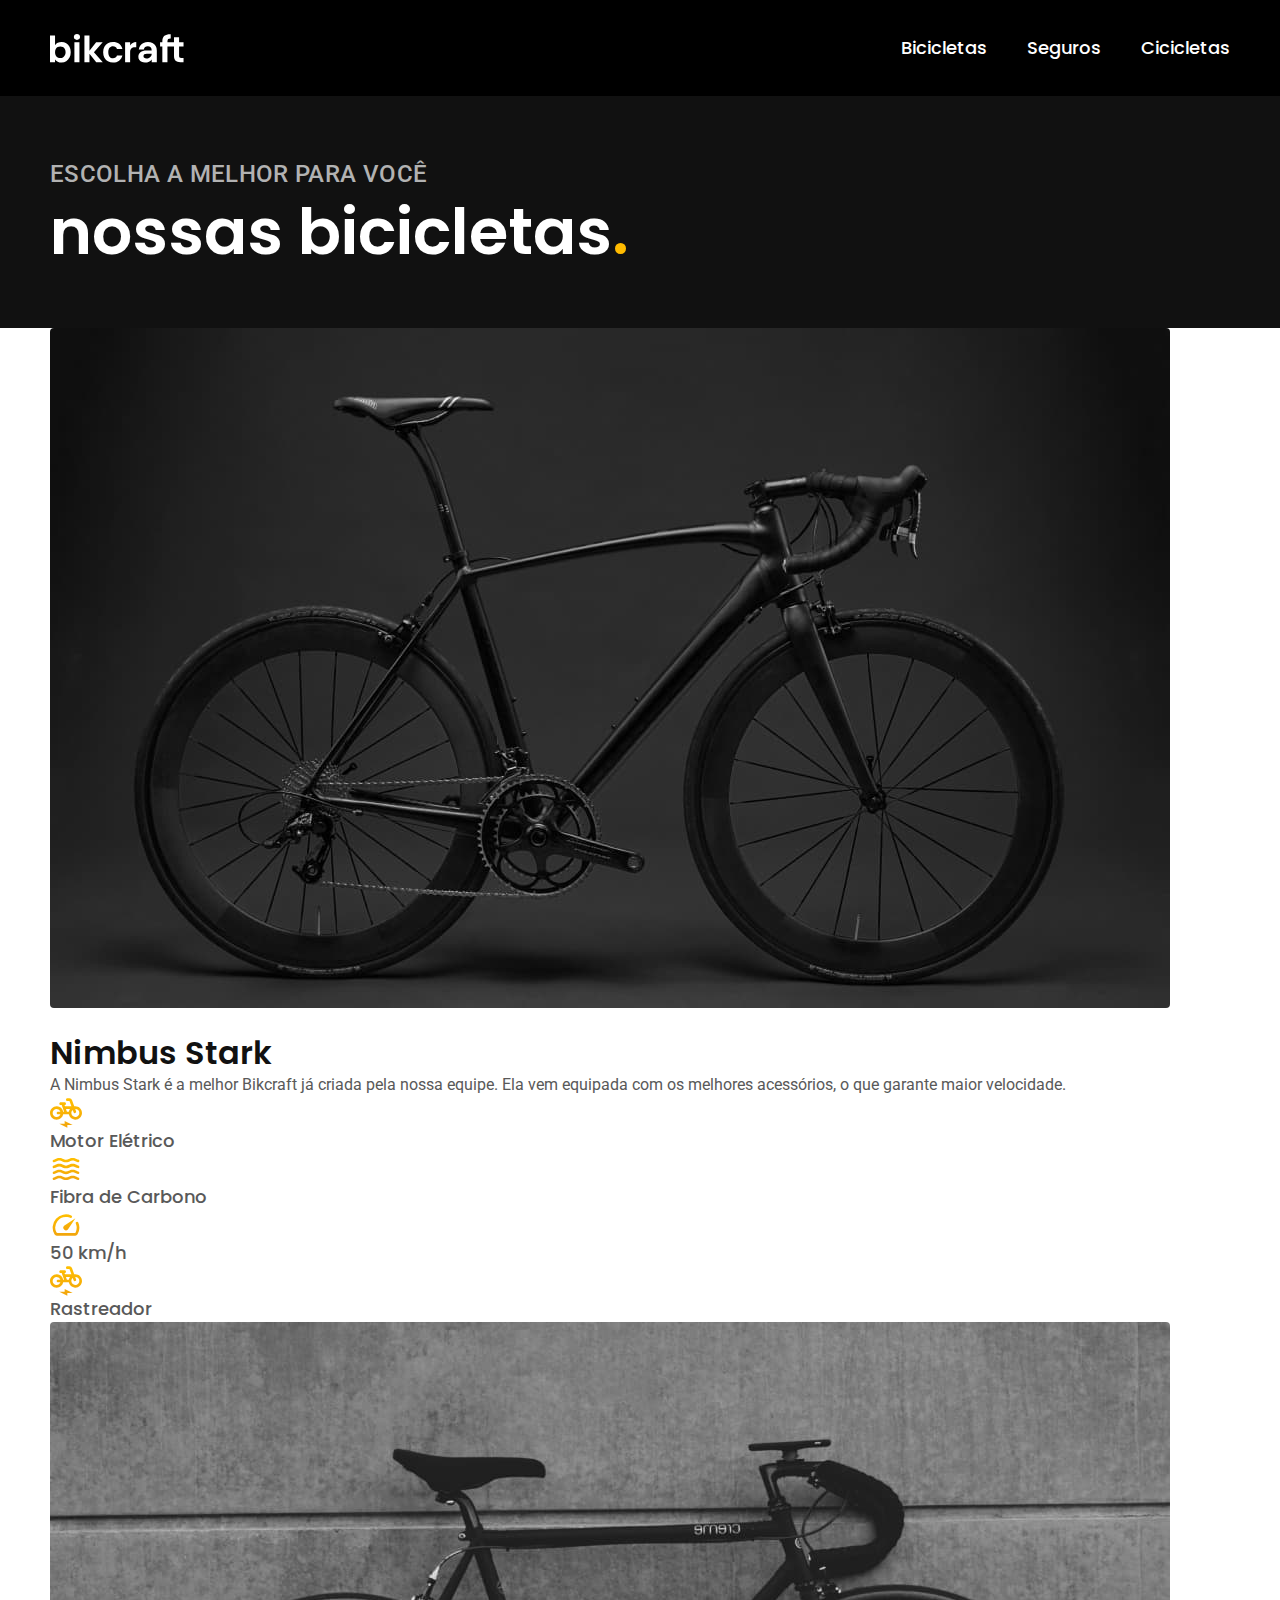
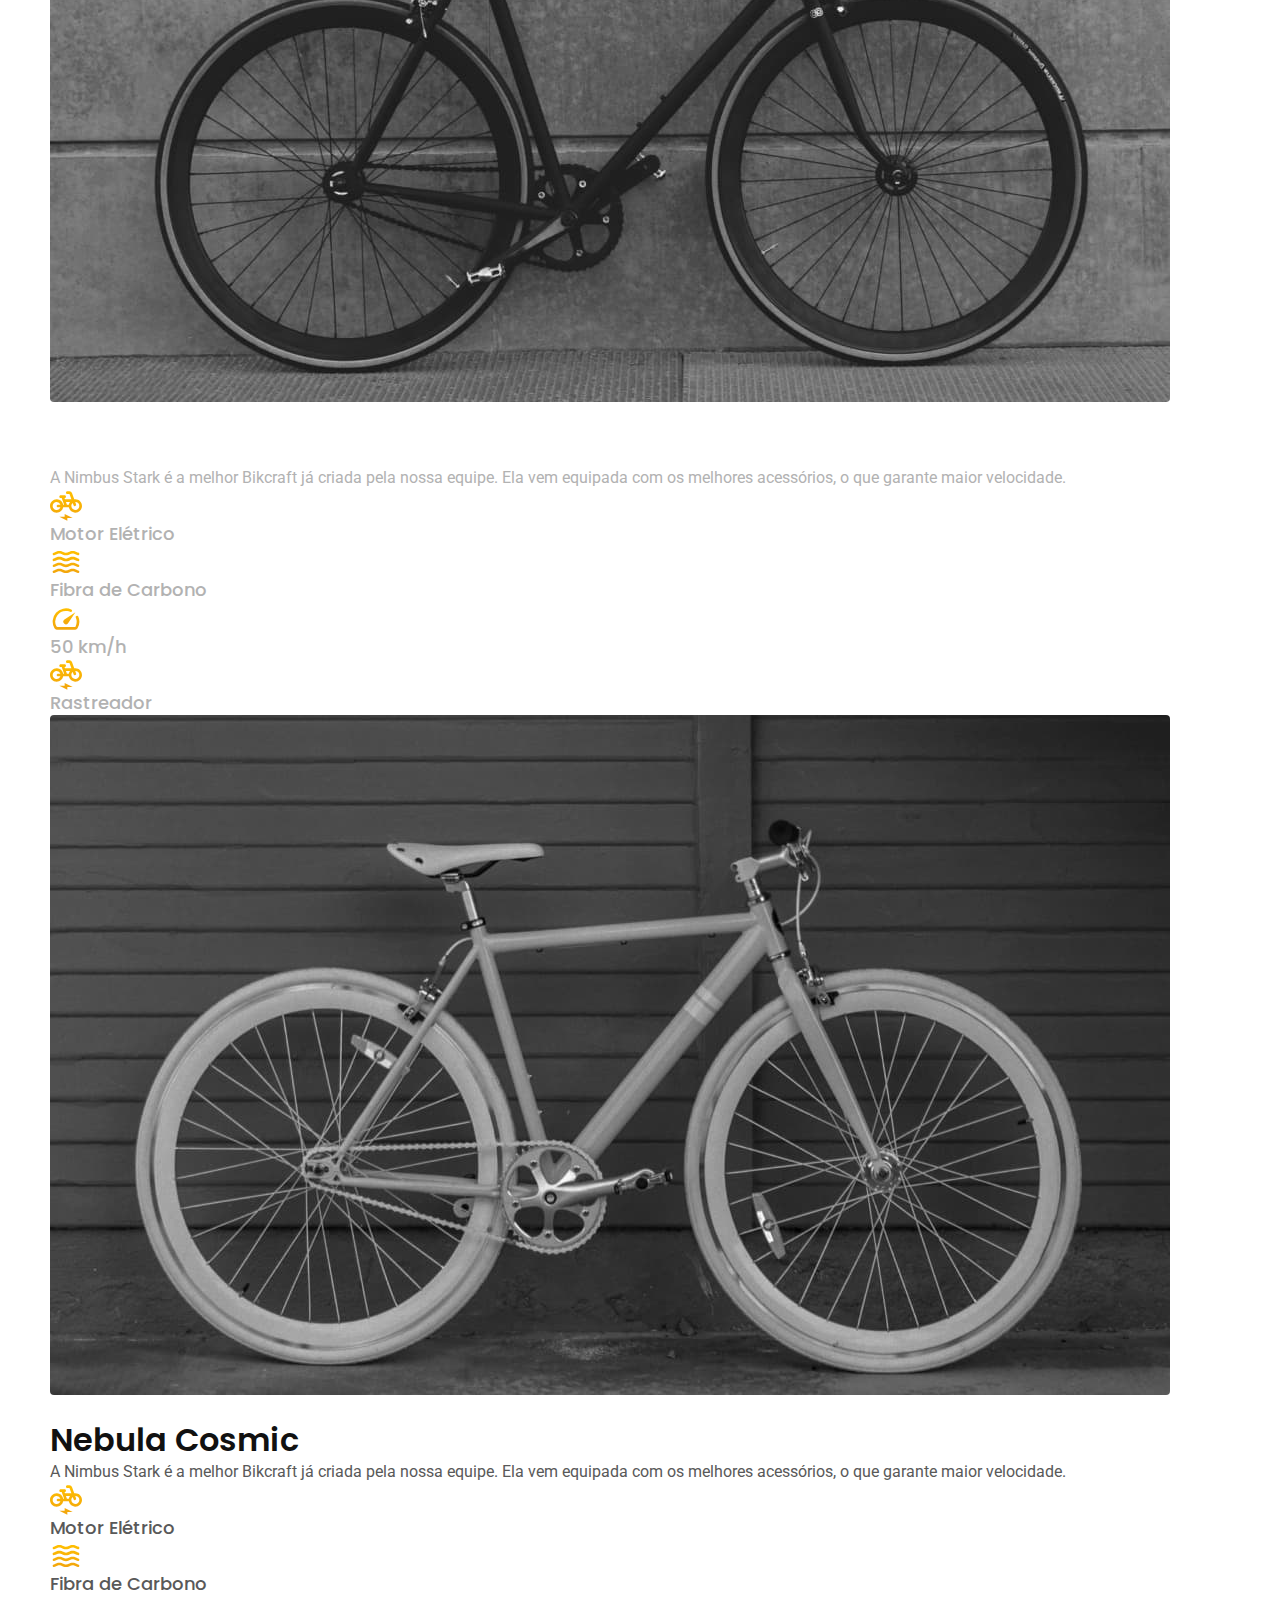
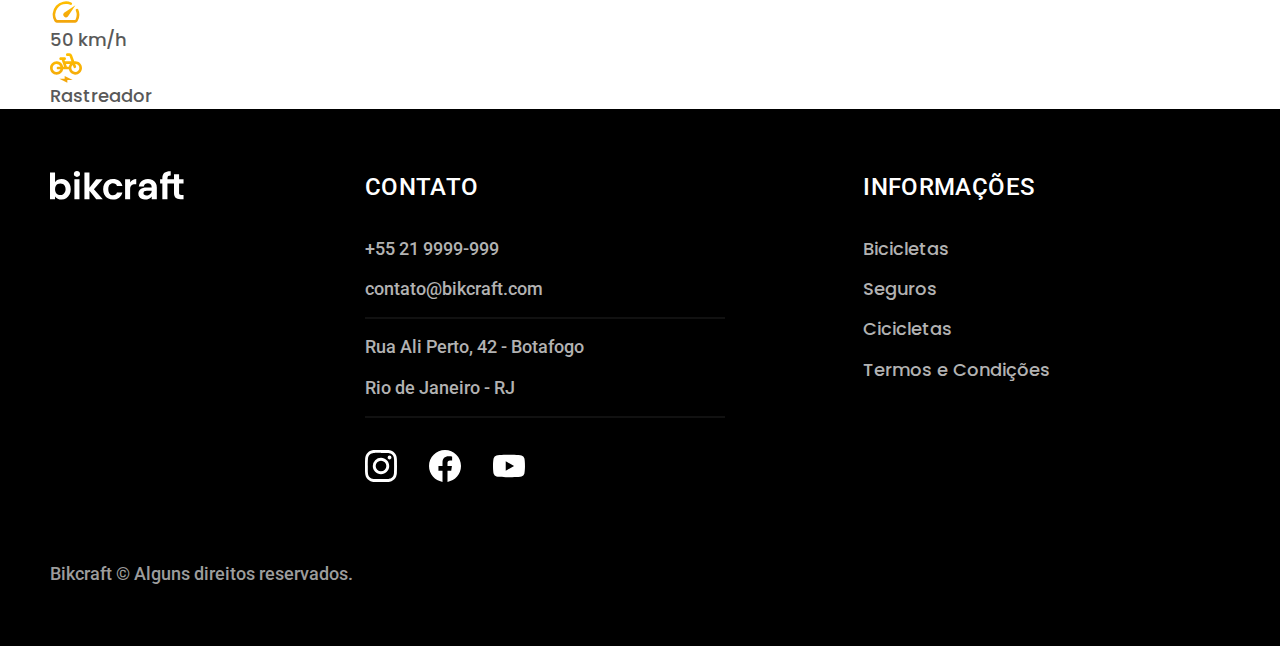
==== bicicletas.html @ 74965e7a "bicicletas" ====
<!DOCTYPE html>
<html lang="pt-br">
  <head>
    <meta charset="UTF-8" />
    <link rel="preconnect" href="https://fonts.googleapis.com" />
    <link rel="preconnect" href="https://fonts.gstatic.com" crossorigin />
    <link
      href="https://fonts.googleapis.com/css2?family=Merriweather:ital,wght@1,900&family=Poppins:wght@400;600&family=Roboto:wght@400;500&display=swap"
      rel="stylesheet"
    />

    <meta name="viewport" content="width=device-width, initial-scale=1.0" />
    <meta name="description" content="Bicicletas" />
    <link rel="stylesheet" href="./css/style.css" />
    <title>Bicicletas | Bikcraft</title>
  </head>
  <body id="bicicletas">
    <header class="header-bg">
      <div class="container header">
        <a href="./">
          <img src="./img/bikcraft.svg" alt="bikecraft" />
        </a>

        <nav aria-label="primaria">
          <ul class="header-menu font-1-m cor-0">
            <li><a href="./bicicletas.html">Bicicletas</a></li>
            <li><a href="./seguros.html">Seguros</a></li>
            <li><a href="./bicicletas.html">Cicicletas</a></li>
          </ul>
        </nav>
      </div>
    </header>

    <main>
      <div class="titulo-bg">
        <div class="titulo container">
          <p class="font-2-l-b cor-5">Escolha a melhor para você</p>
          <h1 class="font-1-xxl cor-0">
            nossas bicicletas<span class="cor-p1">.</span>
          </h1>
        </div>
      </div>

      <div class="bicicletas-bg">
        <div class="bicicletas container">
          <div class="bicicletas-imagem">
            <img src="./img/bicicletas/nimbus.jpg" alt="Bicicleta preta" />
            <span class="font-2-m cor-0">R$ 4999</span>
          </div>
          <div class="bicicletas-conteudo">
            <h2 class="font-1-xl">Nimbus Stark</h2>
            <p class="font-2-s cor-8">
              A Nimbus Stark é a melhor Bikcraft já criada pela nossa equipe.
              Ela vem equipada com os melhores acessórios, o que garante maior
              velocidade.
            </p>

            <ul class="font-1-m cor-8">
              <li>
                <img src="./img/icones/eletrica.svg" alt="" />
                Motor Elétrico
              </li>
              <li>
                <img src="./img/icones/carbono.svg" alt="" />
                Fibra de Carbono
              </li>
              <li>
                <img src="./img/icones/velocidade.svg" alt="" />
                50 km/h
              </li>
              <li>
                <img src="./img/icones/eletrica.svg" alt="" />
                Rastreador
              </li>
            </ul>
          </div>
        </div>
      </div>
      <div class="bicicletas-bg">
        <div class="bicicletas container">
          <div class="bicicletas-imagem">
            <img src="./img/bicicletas/magic.jpg" alt="Bicicleta preta" />
            <span class="font-2-m cor-0">R$ 4999</span>
          </div>
          <div class="bicicletas-conteudo">
            <h2 class="font-1-xl cor-0">Magic Maght</h2>
            <p class="font-2-s cor-5">
              A Nimbus Stark é a melhor Bikcraft já criada pela nossa equipe.
              Ela vem equipada com os melhores acessórios, o que garante maior
              velocidade.
            </p>

            <ul class="font-1-m cor-5">
              <li>
                <img src="./img/icones/eletrica.svg" alt="" />
                Motor Elétrico
              </li>
              <li>
                <img src="./img/icones/carbono.svg" alt="" />
                Fibra de Carbono
              </li>
              <li>
                <img src="./img/icones/velocidade.svg" alt="" />
                50 km/h
              </li>
              <li>
                <img src="./img/icones/eletrica.svg" alt="" />
                Rastreador
              </li>
            </ul>
          </div>
        </div>
      </div>
      <div class="bicicletas-bg">
        <div class="bicicletas container">
          <div class="bicicletas-imagem">
            <img src="./img/bicicletas/nebula.jpg" alt="Bicicleta preta" />
            <span class="font-2-m cor-0">R$ 4999</span>
          </div>
          <div class="bicicletas-conteudo">
            <h2 class="font-1-xl">Nebula Cosmic</h2>
            <p class="font-2-s cor-8">
              A Nimbus Stark é a melhor Bikcraft já criada pela nossa equipe.
              Ela vem equipada com os melhores acessórios, o que garante maior
              velocidade.
            </p>

            <ul class="font-1-m cor-8">
              <li>
                <img src="./img/icones/eletrica.svg" alt="" />
                Motor Elétrico
              </li>
              <li>
                <img src="./img/icones/carbono.svg" alt="" />
                Fibra de Carbono
              </li>
              <li>
                <img src="./img/icones/velocidade.svg" alt="" />
                50 km/h
              </li>
              <li>
                <img src="./img/icones/eletrica.svg" alt="" />
                Rastreador
              </li>
            </ul>
          </div>
        </div>
      </div>
    </main>

    <footer class="footer-bg">
      <div class="footer container">
        <img src="./img/bikcraft.svg" alt="Bikcraft" />

        <div class="footer-contato">
          <h3 class="font-2-l-b cor-0">Contato</h3>

          <ul class="cor-5 font-2-m">
            <li><a href="tel:+5521999999999">+55 21 9999-999</a></li>
            <li><a href="mailto">contato@bikcraft.com</a></li>
            <li>Rua Ali Perto, 42 - Botafogo</li>
            <li>Rio de Janeiro - RJ</li>
          </ul>

          <div class="footer-redes">
            <a href="./">
              <img src="./img/redes/instagram.svg" alt="Instagram" />
            </a>
            <a href="./">
              <img src="./img/redes/facebook.svg" alt="Facebook" />
            </a>
            <a href="./">
              <img src="./img/redes/youtube.svg " alt="Youtube" />
            </a>
          </div>
        </div>

        <div class="footer-informacoes">
          <h3 class="font-2-l-b cor-0">Informações</h3>

          <nav>
            <ul class="font-1-m cor-5">
              <li><a href="./bicicletas.html">Bicicletas</a></li>
              <li><a href="./seguros.html">Seguros</a></li>
              <li><a href="./bicicletas.html">Cicicletas</a></li>
              <li><a href="./termos.html">Termos e Condições</a></li>
            </ul>
          </nav>
        </div>

        <p class="footer-copy font-2-m cor-6">
          Bikcraft © Alguns direitos reservados.
        </p>
      </div>
    </footer>
  </body>
</html>
---- css/style.css ----
@import "./global/global.css";
@import "./utilidades/tipografia.css";
@import "./utilidades/cores.css";

@import "./global/header.css";
@import "./global/footer.css";

/*Utilidades*/
@import "./utilidades/componentes.css";

/*Home*/
@import "./home/introducao.css";
@import "./home/tecnologia.css";
@import "./home/parceiros.css";
@import "./home/depoimento.css";

/*Biciletas*/
@import "./bicicletas/bicicletas-lista.css";

/*Seguros*/
@import "./seguros/seguros.css";

/*Termos*/

@import "./termos/termos.css";
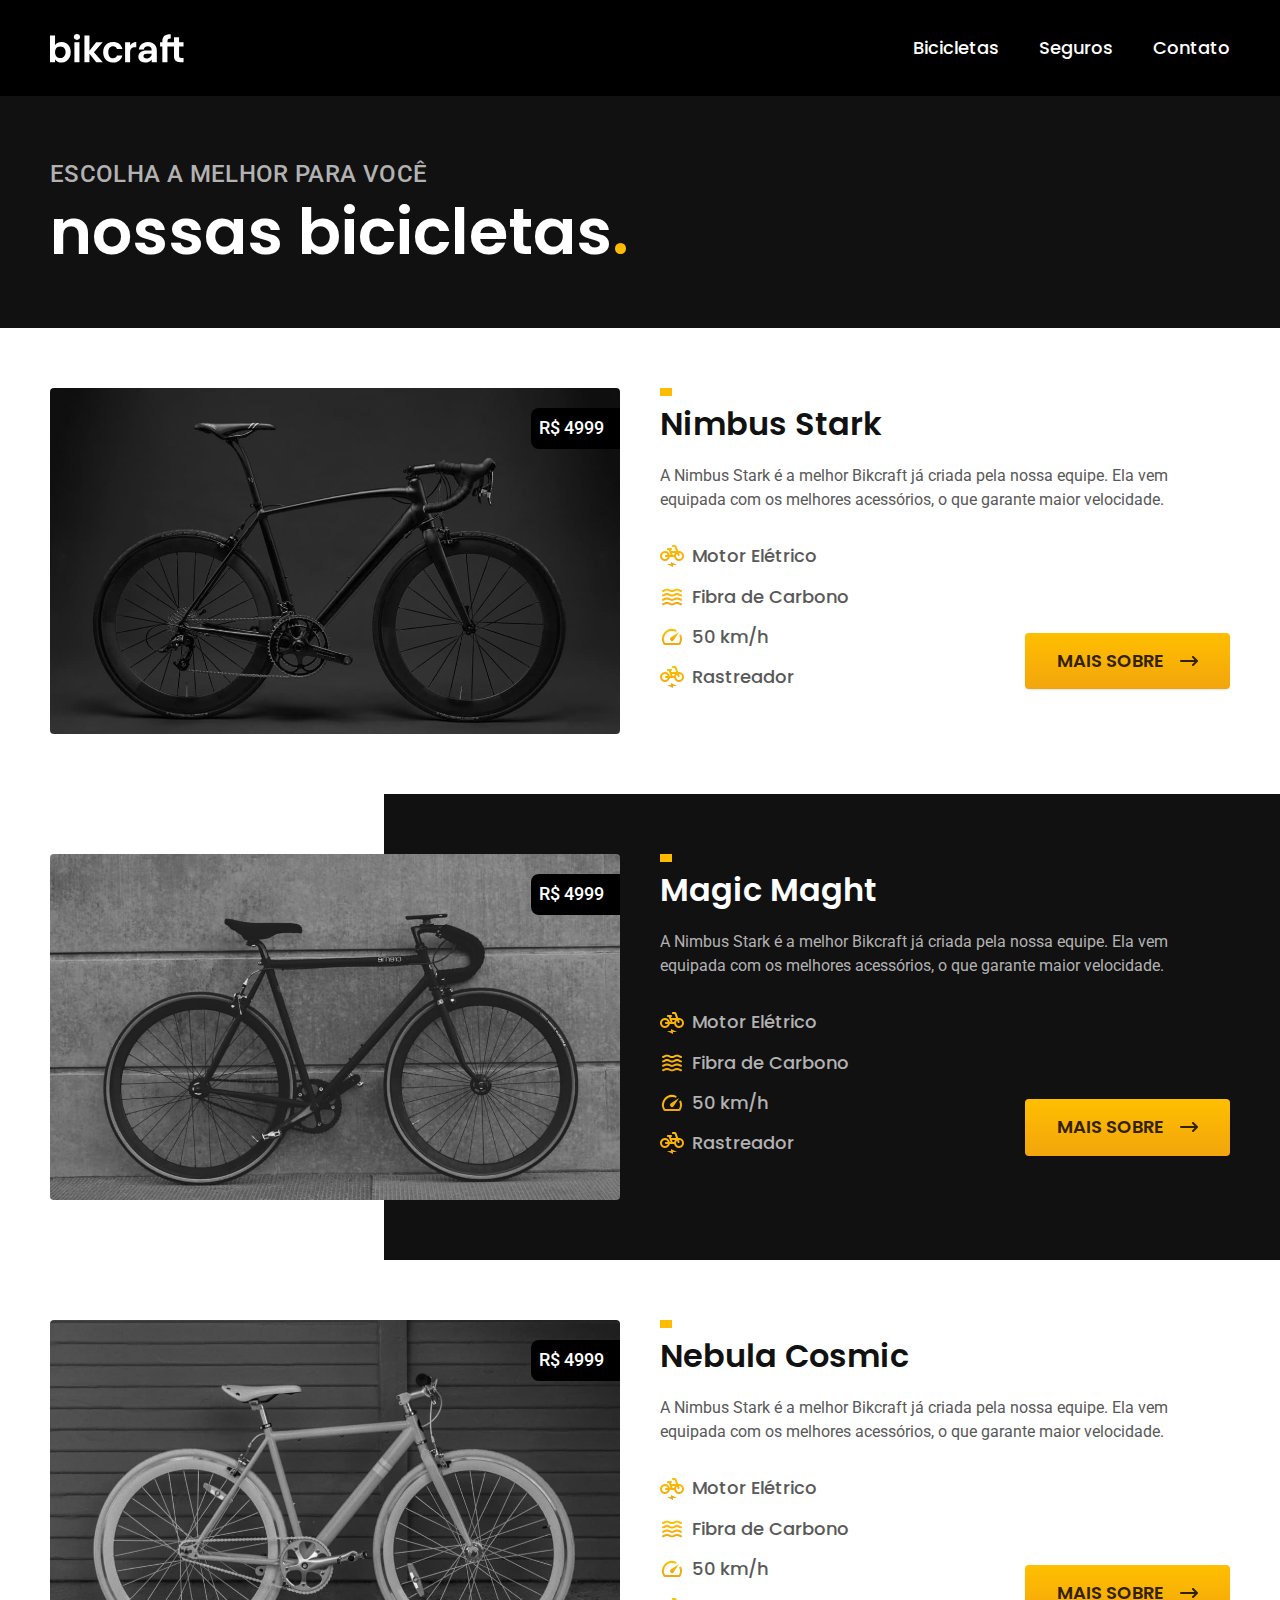
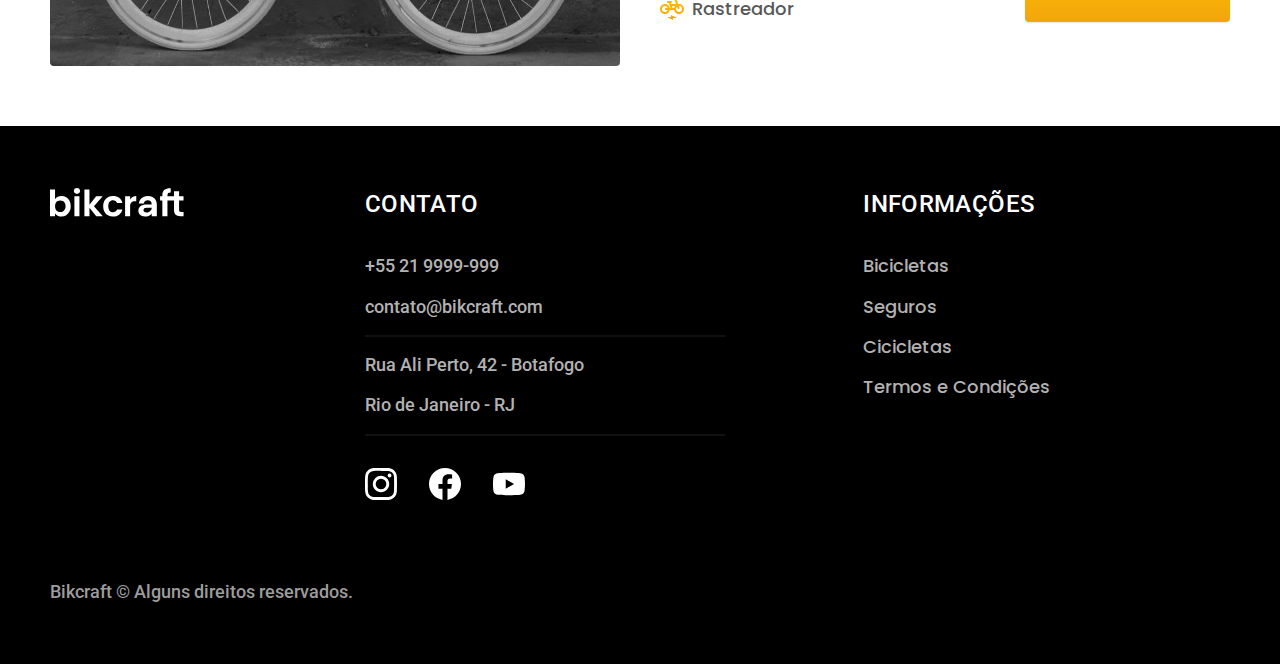
==== commit 2f80d589: "Seguros 1" ====
--- a/bicicletas.html
+++ b/bicicletas.html
@@ -25,7 +25,7 @@
           <ul class="header-menu font-1-m cor-0">
             <li><a href="./bicicletas.html">Bicicletas</a></li>
             <li><a href="./seguros.html">Seguros</a></li>
-            <li><a href="./bicicletas.html">Cicicletas</a></li>
+            <li><a href="./contato.html">Contato</a></li>
           </ul>
         </nav>
       </div>
@@ -41,41 +41,41 @@
         </div>
       </div>
 
-      <div class="bicicletas-bg">
-        <div class="bicicletas container">
-          <div class="bicicletas-imagem">
-            <img src="./img/bicicletas/nimbus.jpg" alt="Bicicleta preta" />
-            <span class="font-2-m cor-0">R$ 4999</span>
-          </div>
-          <div class="bicicletas-conteudo">
-            <h2 class="font-1-xl">Nimbus Stark</h2>
-            <p class="font-2-s cor-8">
-              A Nimbus Stark é a melhor Bikcraft já criada pela nossa equipe.
-              Ela vem equipada com os melhores acessórios, o que garante maior
-              velocidade.
-            </p>
+      <div class="bicicletas container">
+        <div class="bicicletas-imagem">
+          <img src="./img/bicicletas/nimbus.jpg" alt="Bicicleta preta" />
+          <span class="font-2-m cor-0">R$ 4999</span>
+        </div>
+        <div class="bicicletas-conteudo">
+          <h2 class="font-1-xl">Nimbus Stark</h2>
+          <p class="font-2-s cor-8">
+            A Nimbus Stark é a melhor Bikcraft já criada pela nossa equipe. Ela
+            vem equipada com os melhores acessórios, o que garante maior
+            velocidade.
+          </p>
 
-            <ul class="font-1-m cor-8">
-              <li>
-                <img src="./img/icones/eletrica.svg" alt="" />
-                Motor Elétrico
-              </li>
-              <li>
-                <img src="./img/icones/carbono.svg" alt="" />
-                Fibra de Carbono
-              </li>
-              <li>
-                <img src="./img/icones/velocidade.svg" alt="" />
-                50 km/h
-              </li>
-              <li>
-                <img src="./img/icones/eletrica.svg" alt="" />
-                Rastreador
-              </li>
-            </ul>
-          </div>
+          <ul class="font-1-m cor-8">
+            <li>
+              <img src="./img/icones/eletrica.svg" alt="" />
+              Motor Elétrico
+            </li>
+            <li>
+              <img src="./img/icones/carbono.svg" alt="" />
+              Fibra de Carbono
+            </li>
+            <li>
+              <img src="./img/icones/velocidade.svg" alt="" />
+              50 km/h
+            </li>
+            <li>
+              <img src="./img/icones/eletrica.svg" alt="" />
+              Rastreador
+            </li>
+          </ul>
+          <a class="botao seta" href="./bicicletas/nimbus.html">Mais sobre</a>
         </div>
       </div>
+
       <div class="bicicletas-bg">
         <div class="bicicletas container">
           <div class="bicicletas-imagem">
@@ -108,42 +108,43 @@
                 Rastreador
               </li>
             </ul>
+            <a class="botao seta" href="./bicicletas/magic.html">Mais sobre</a>
           </div>
         </div>
       </div>
-      <div class="bicicletas-bg">
-        <div class="bicicletas container">
-          <div class="bicicletas-imagem">
-            <img src="./img/bicicletas/nebula.jpg" alt="Bicicleta preta" />
-            <span class="font-2-m cor-0">R$ 4999</span>
-          </div>
-          <div class="bicicletas-conteudo">
-            <h2 class="font-1-xl">Nebula Cosmic</h2>
-            <p class="font-2-s cor-8">
-              A Nimbus Stark é a melhor Bikcraft já criada pela nossa equipe.
-              Ela vem equipada com os melhores acessórios, o que garante maior
-              velocidade.
-            </p>
 
-            <ul class="font-1-m cor-8">
-              <li>
-                <img src="./img/icones/eletrica.svg" alt="" />
-                Motor Elétrico
-              </li>
-              <li>
-                <img src="./img/icones/carbono.svg" alt="" />
-                Fibra de Carbono
-              </li>
-              <li>
-                <img src="./img/icones/velocidade.svg" alt="" />
-                50 km/h
-              </li>
-              <li>
-                <img src="./img/icones/eletrica.svg" alt="" />
-                Rastreador
-              </li>
-            </ul>
-          </div>
+      <div class="bicicletas container">
+        <div class="bicicletas-imagem">
+          <img src="./img/bicicletas/nebula.jpg" alt="Bicicleta preta" />
+          <span class="font-2-m cor-0">R$ 4999</span>
+        </div>
+        <div class="bicicletas-conteudo">
+          <h2 class="font-1-xl">Nebula Cosmic</h2>
+          <p class="font-2-s cor-8">
+            A Nimbus Stark é a melhor Bikcraft já criada pela nossa equipe. Ela
+            vem equipada com os melhores acessórios, o que garante maior
+            velocidade.
+          </p>
+
+          <ul class="font-1-m cor-8">
+            <li>
+              <img src="./img/icones/eletrica.svg" alt="" />
+              Motor Elétrico
+            </li>
+            <li>
+              <img src="./img/icones/carbono.svg" alt="" />
+              Fibra de Carbono
+            </li>
+            <li>
+              <img src="./img/icones/velocidade.svg" alt="" />
+              50 km/h
+            </li>
+            <li>
+              <img src="./img/icones/eletrica.svg" alt="" />
+              Rastreador
+            </li>
+          </ul>
+          <a class="botao seta" href="./bicicletas/nebula.html">Mais sobre</a>
         </div>
       </div>
     </main>
--- a/css/style.css
+++ b/css/style.css
@@ -16,10 +16,12 @@
 
 /*Biciletas*/
 @import "./bicicletas/bicicletas-lista.css";
+@import "./bicicletas/bicicletas.css";
 
 /*Seguros*/
 @import "./seguros/seguros.css";
+@import "./seguros/vantagens.css";
+@import "./seguros/perguntas.css";
 
 /*Termos*/
-
 @import "./termos/termos.css";
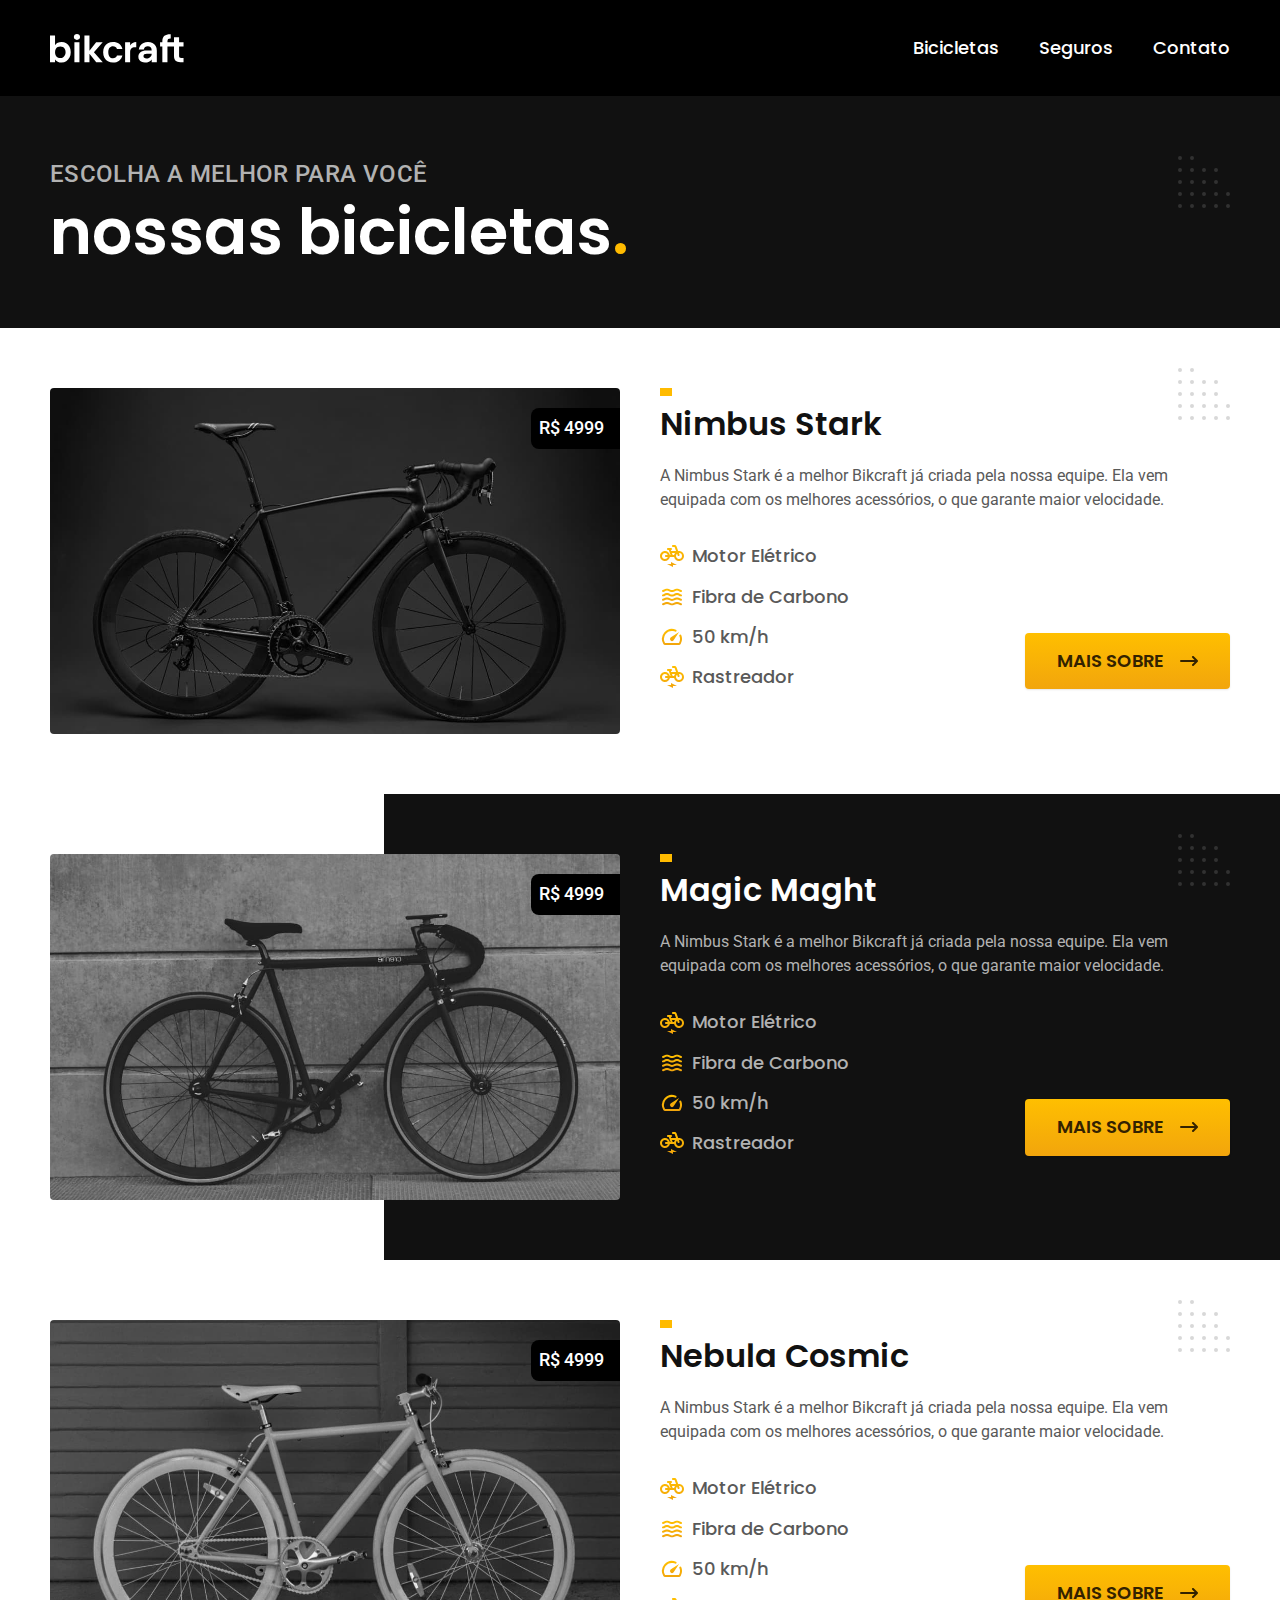
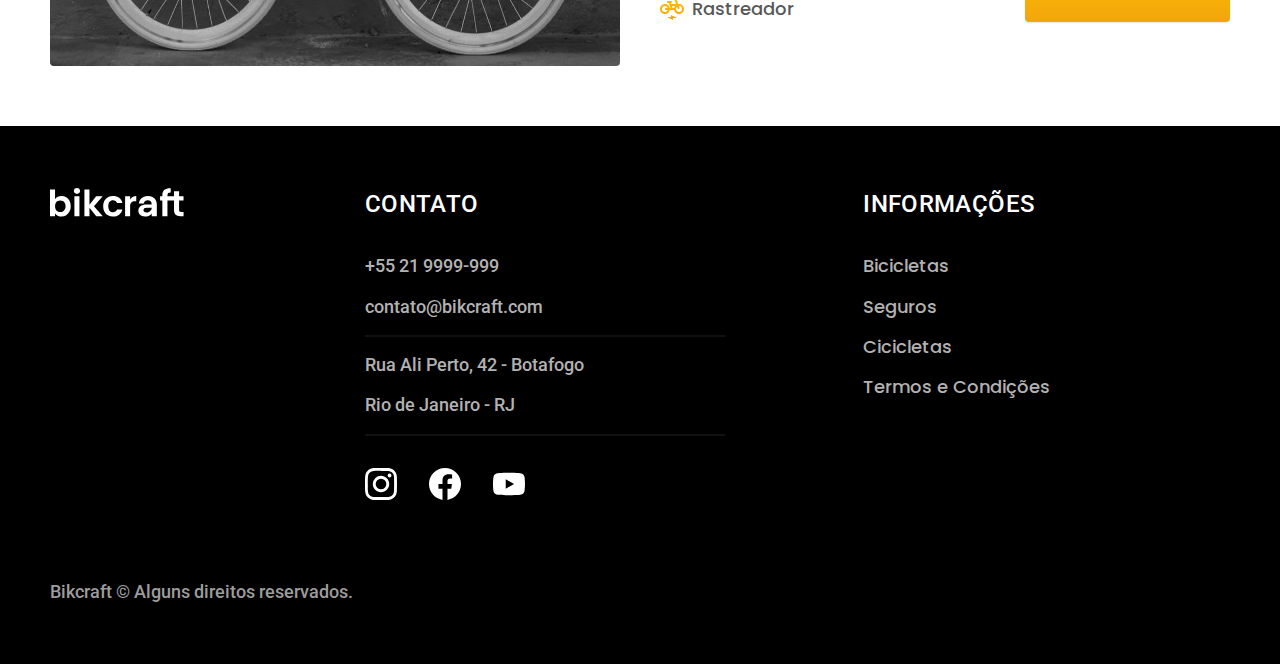
==== commit ec22df8f: "Otimizações" ====
--- a/bicicletas.html
+++ b/bicicletas.html
@@ -11,6 +11,7 @@
 
     <meta name="viewport" content="width=device-width, initial-scale=1.0" />
     <meta name="description" content="Bicicletas" />
+    <link rel="preload" href="./css/style.css" as="style" />
     <link rel="stylesheet" href="./css/style.css" />
     <title>Bicicletas | Bikcraft</title>
   </head>
--- a/css/style.css
+++ b/css/style.css
@@ -7,6 +7,7 @@
 
 /*Utilidades*/
 @import "./utilidades/componentes.css";
+@import "./utilidades/formulario.css";
 
 /*Home*/
 @import "./home/introducao.css";
@@ -18,10 +19,24 @@
 @import "./bicicletas/bicicletas-lista.css";
 @import "./bicicletas/bicicletas.css";
 
+/*Bicicleta*/
+@import "./bicicleta/bicicleta.css";
+@import "./bicicleta/seguro.css";
+
 /*Seguros*/
 @import "./seguros/seguros.css";
 @import "./seguros/vantagens.css";
 @import "./seguros/perguntas.css";
 
+/*Contato*/
+@import "./contato/contato.css";
+@import "./contato/lojas.css";
+
+
+/*Orçamento*/
+
+@import "./orcamento/orcamento.css";
+
+
 /*Termos*/
 @import "./termos/termos.css";
--- a/css/style.css
+++ b/css/style.css
@@ -7,6 +7,7 @@
 
 /*Utilidades*/
 @import "./utilidades/componentes.css";
+@import "./utilidades/formulario.css";
 
 /*Home*/
 @import "./home/introducao.css";
@@ -18,10 +19,24 @@
 @import "./bicicletas/bicicletas-lista.css";
 @import "./bicicletas/bicicletas.css";
 
+/*Bicicleta*/
+@import "./bicicleta/bicicleta.css";
+@import "./bicicleta/seguro.css";
+
 /*Seguros*/
 @import "./seguros/seguros.css";
 @import "./seguros/vantagens.css";
 @import "./seguros/perguntas.css";
 
+/*Contato*/
+@import "./contato/contato.css";
+@import "./contato/lojas.css";
+
+
+/*Orçamento*/
+
+@import "./orcamento/orcamento.css";
+
+
 /*Termos*/
 @import "./termos/termos.css";
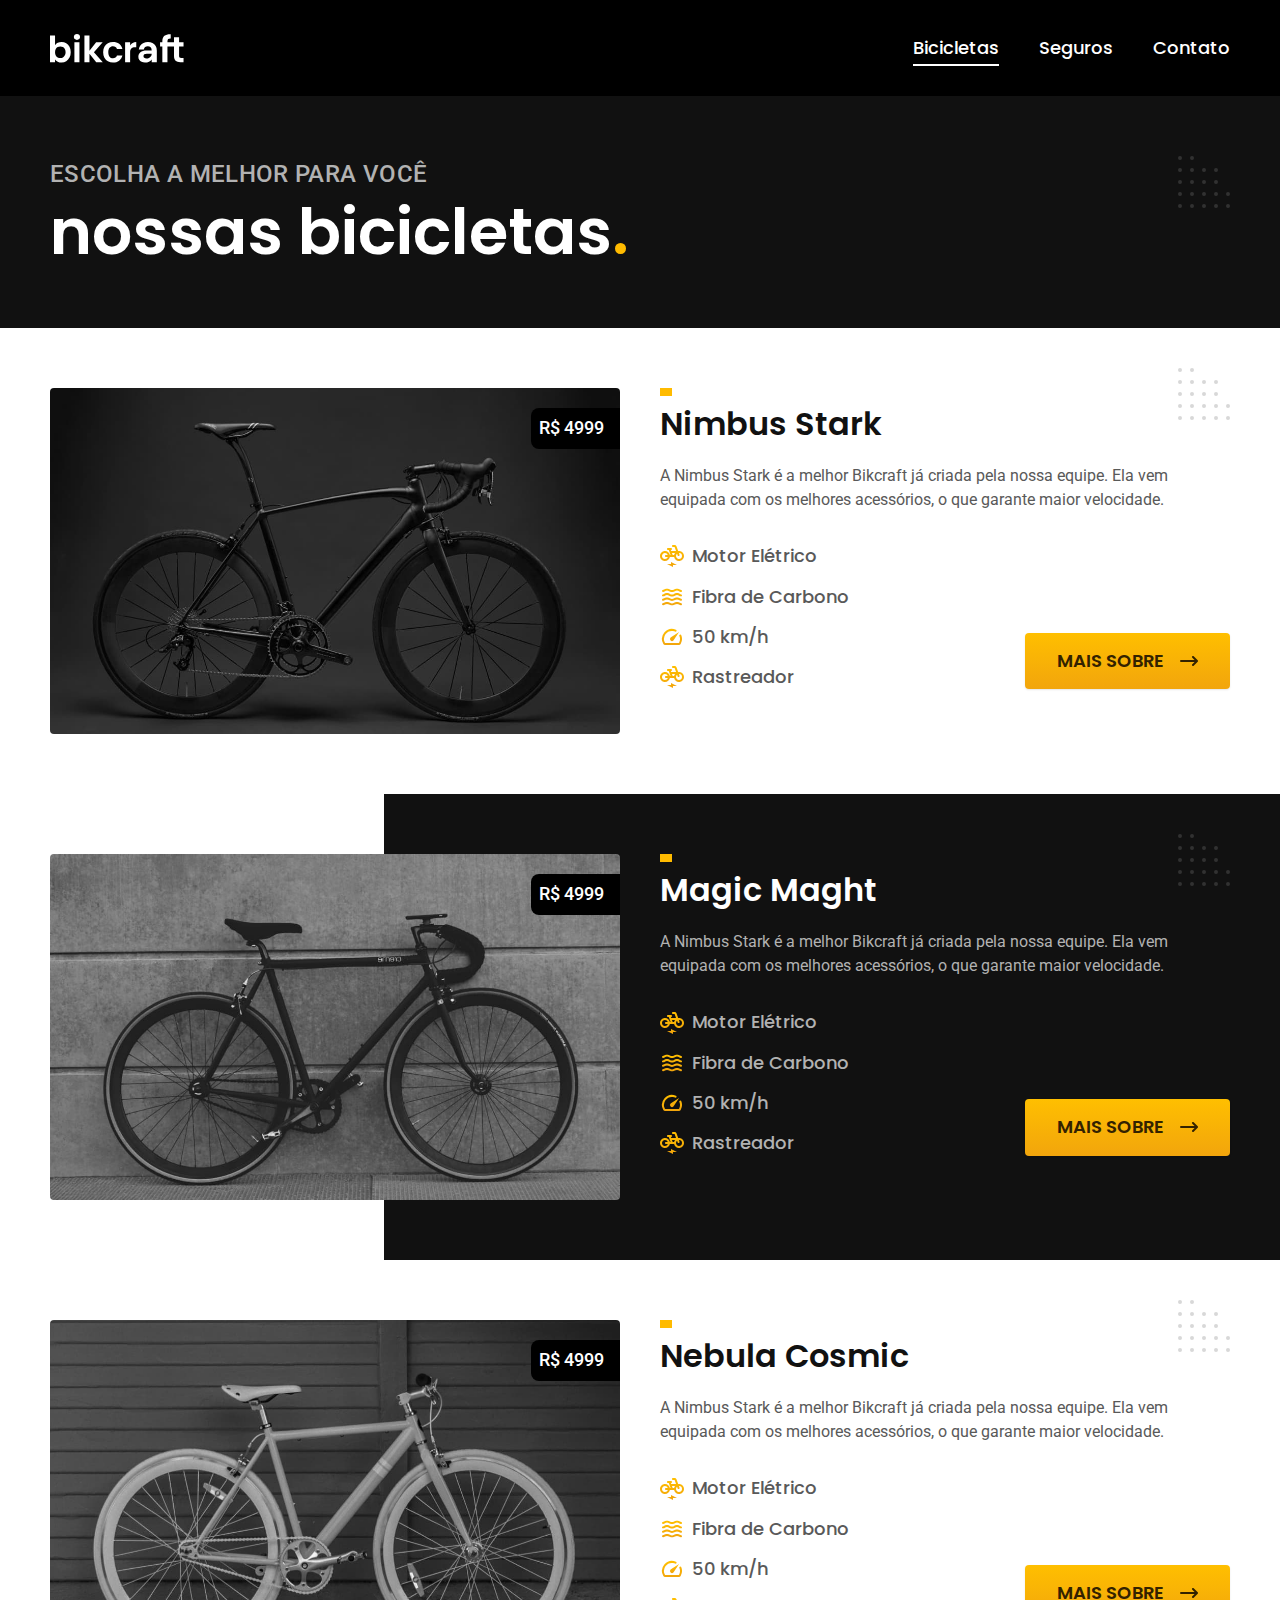
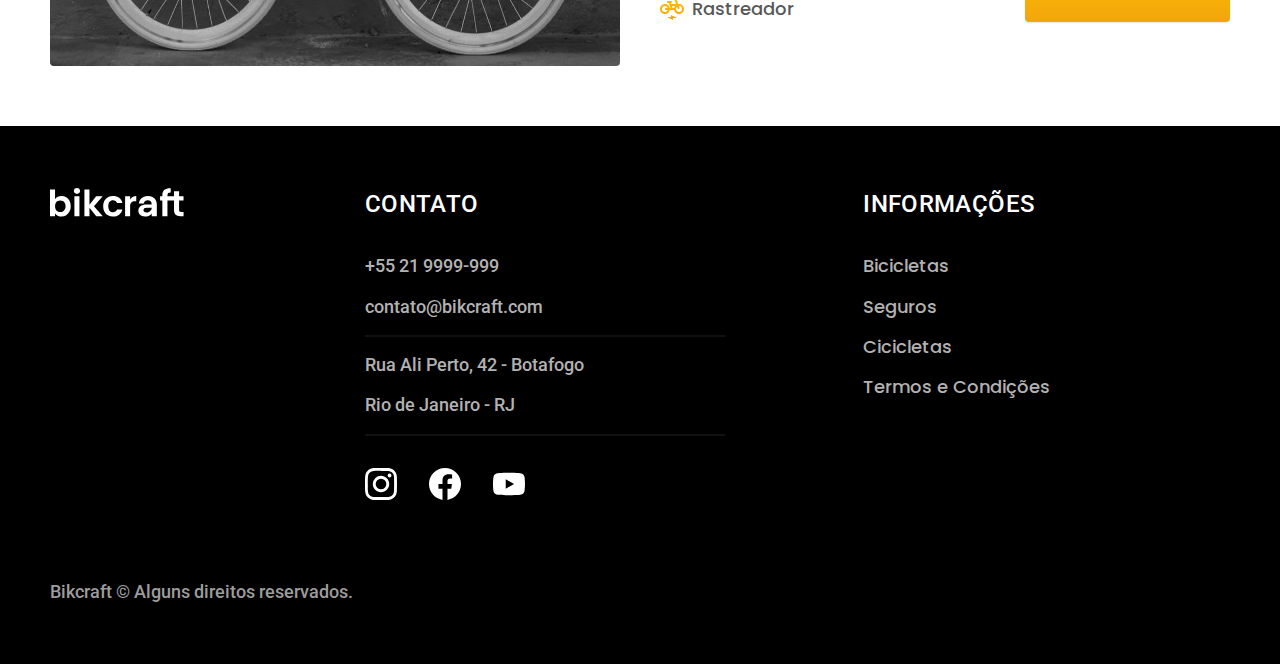
==== commit a3456a7d: "Menu Ativo" ====
--- a/bicicletas.html
+++ b/bicicletas.html
@@ -11,7 +11,6 @@
 
     <meta name="viewport" content="width=device-width, initial-scale=1.0" />
     <meta name="description" content="Bicicletas" />
-    <link rel="preload" href="./css/style.css" as="style" />
     <link rel="stylesheet" href="./css/style.css" />
     <title>Bicicletas | Bikcraft</title>
   </head>
@@ -195,5 +194,6 @@
         </p>
       </div>
     </footer>
+    <script src="./js/script.js"></script>
   </body>
 </html>
